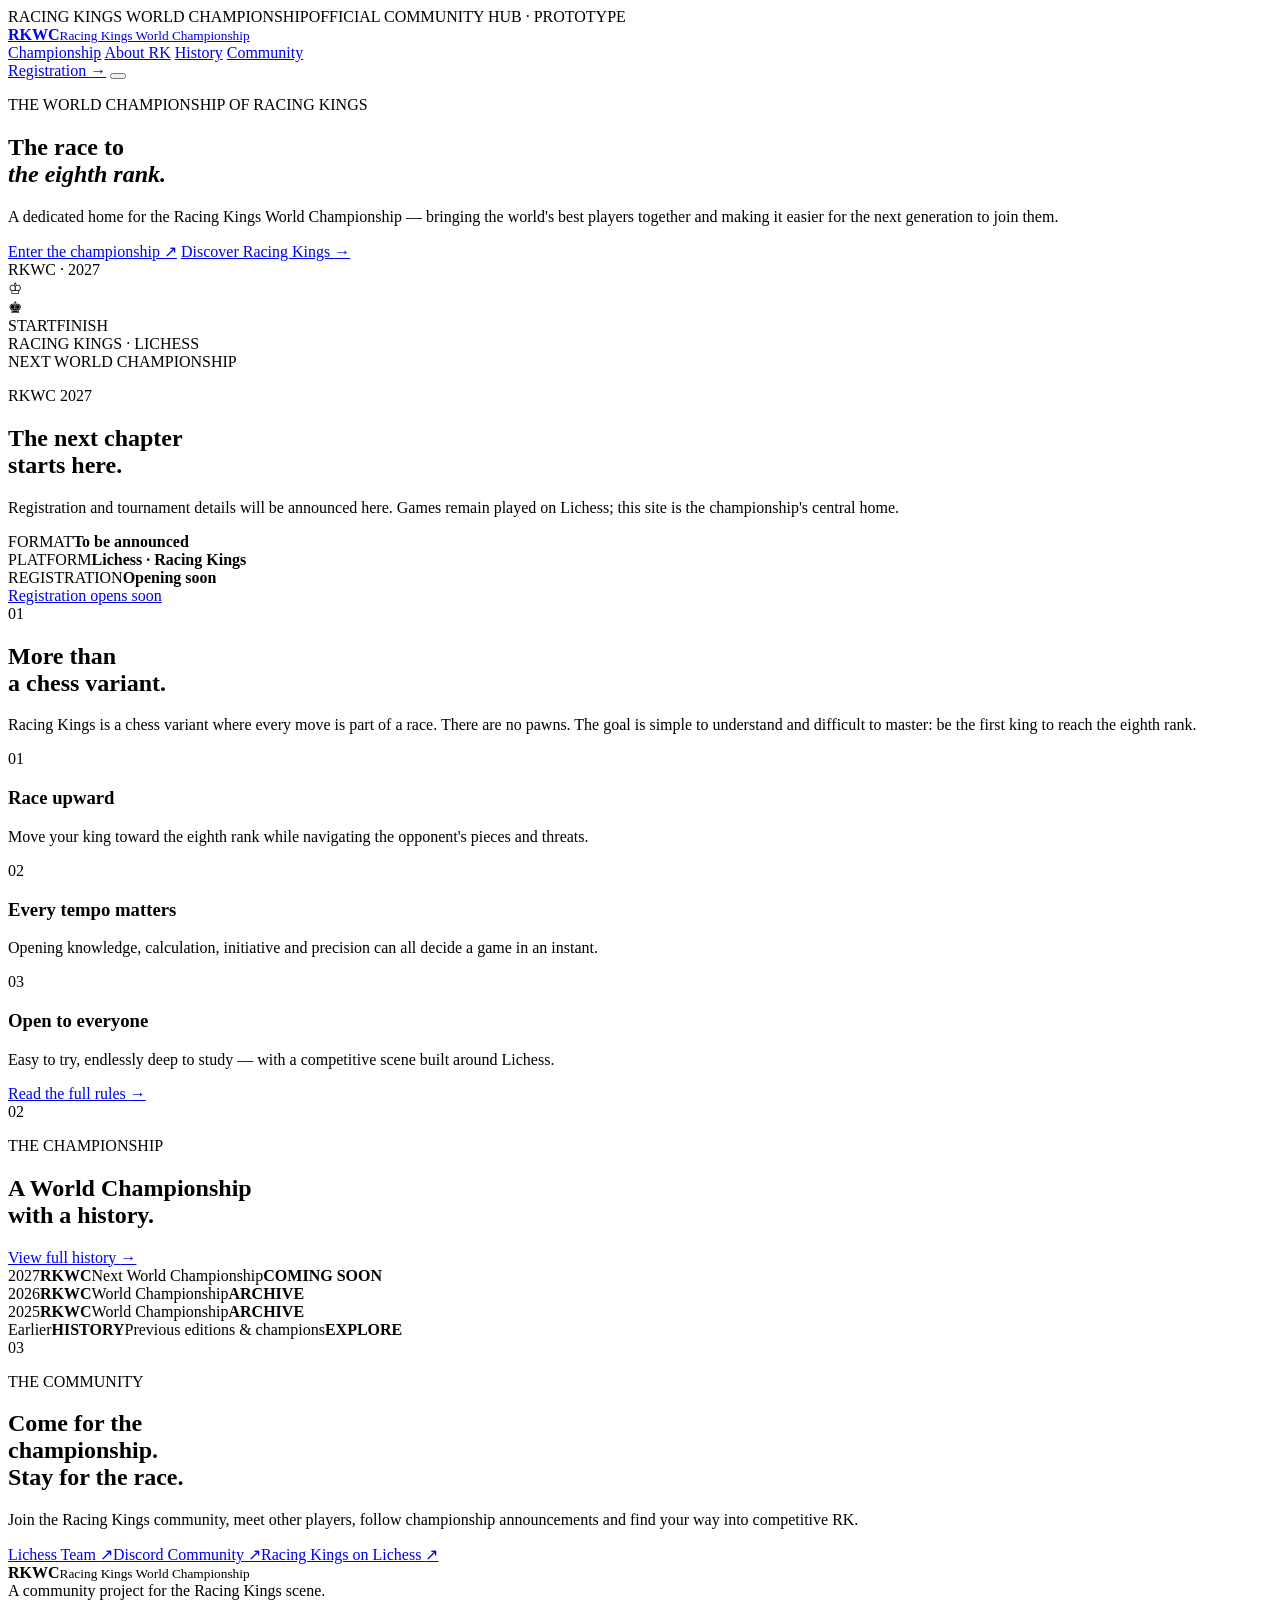
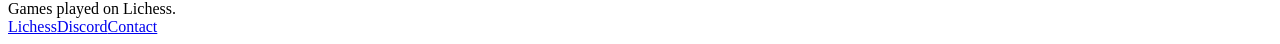
==== index.html @ 8e1e6adc "Create RKWC landing page" ====
<!DOCTYPE html>
<html lang="en">
<head>
  <meta charset="UTF-8">
  <meta name="viewport" content="width=device-width, initial-scale=1.0">
  <meta name="description" content="Racing Kings World Championship — official championship prototype and community hub.">
  <title>RKWC — Racing Kings World Championship</title>
  <link rel="preconnect" href="https://fonts.googleapis.com">
  <link rel="preconnect" href="https://fonts.gstatic.com" crossorigin>
  <link href="https://fonts.googleapis.com/css2?family=DM+Sans:wght@400;500;600;700&family=Manrope:wght@500;600;700;800&display=swap" rel="stylesheet">
  <link rel="stylesheet" href="assets/css/main.css">
</head>
<body>
  <div class="topline"><span>RACING KINGS WORLD CHAMPIONSHIP</span><span>OFFICIAL COMMUNITY HUB · PROTOTYPE</span></div>

  <header class="site-header">
    <a class="brand" href="index.html" aria-label="RKWC home">
      <span class="brand-mark" aria-hidden="true"><span></span><span></span><span></span></span>
      <span><strong>RKWC</strong><small>Racing Kings World Championship</small></span>
    </a>
    <nav class="main-nav" aria-label="Main navigation">
      <a class="active" href="#championship">Championship</a>
      <a href="#about">About RK</a>
      <a href="#history">History</a>
      <a href="#community">Community</a>
    </nav>
    <a class="header-cta" href="#registration">Registration <span>→</span></a>
    <button class="menu-toggle" aria-label="Open menu" aria-expanded="false"><span></span><span></span></button>
  </header>

  <main>
    <section class="hero" id="championship">
      <div class="hero-copy">
        <p class="eyebrow">THE WORLD CHAMPIONSHIP OF RACING KINGS</p>
        <h1>The race to<br><em>the eighth rank.</em></h1>
        <p class="hero-text">A dedicated home for the Racing Kings World Championship — bringing the world's best players together and making it easier for the next generation to join them.</p>
        <div class="hero-actions">
          <a class="button button-dark" href="#registration">Enter the championship <span>↗</span></a>
          <a class="text-link" href="#about">Discover Racing Kings <span>→</span></a>
        </div>
      </div>
      <div class="hero-visual" aria-label="Stylized Racing Kings board graphic">
        <div class="sun"></div>
        <div class="track-label">RKWC · 2027</div>
        <div class="board-wrap">
          <div class="board">
            <div class="finish"></div>
            <div class="lane lane-1"></div><div class="lane lane-2"></div><div class="lane lane-3"></div>
            <div class="piece king">♔</div>
            <div class="piece king dark-piece">♚</div>
          </div>
          <div class="board-caption"><span>START</span><span>FINISH</span></div>
        </div>
        <div class="vertical-note">RACING KINGS · LICHESS</div>
      </div>
    </section>

    <section class="next-event" id="registration">
      <div class="section-label">NEXT WORLD CHAMPIONSHIP</div>
      <div class="event-grid">
        <div>
          <p class="event-kicker">RKWC 2027</p>
          <h2>The next chapter<br>starts here.</h2>
          <p class="muted">Registration and tournament details will be announced here. Games remain played on Lichess; this site is the championship's central home.</p>
        </div>
        <div class="event-meta">
          <div><span>FORMAT</span><strong>To be announced</strong></div>
          <div><span>PLATFORM</span><strong>Lichess · Racing Kings</strong></div>
          <div><span>REGISTRATION</span><strong>Opening soon</strong></div>
          <a href="#" class="outline-button" aria-disabled="true">Registration opens soon</a>
        </div>
      </div>
    </section>

    <section class="about-grid" id="about">
      <div class="sticky-title"><span>01</span><h2>More than<br>a chess variant.</h2></div>
      <div class="about-copy">
        <p class="lead">Racing Kings is a chess variant where every move is part of a race. There are no pawns. The goal is simple to understand and difficult to master: be the first king to reach the eighth rank.</p>
        <div class="rule-cards">
          <article><span>01</span><h3>Race upward</h3><p>Move your king toward the eighth rank while navigating the opponent's pieces and threats.</p></article>
          <article><span>02</span><h3>Every tempo matters</h3><p>Opening knowledge, calculation, initiative and precision can all decide a game in an instant.</p></article>
          <article><span>03</span><h3>Open to everyone</h3><p>Easy to try, endlessly deep to study — with a competitive scene built around Lichess.</p></article>
        </div>
        <a class="text-link" href="#community">Read the full rules <span>→</span></a>
      </div>
    </section>

    <section class="championship-section" id="history">
      <div class="section-head"><div><span class="section-number">02</span><p class="eyebrow">THE CHAMPIONSHIP</p><h2>A World Championship<br>with a history.</h2></div><a class="text-link" href="#">View full history <span>→</span></a></div>
      <div class="timeline">
        <div class="timeline-row"><span class="year">2027</span><strong>RKWC</strong><span>Next World Championship</span><b>COMING SOON</b></div>
        <div class="timeline-row"><span class="year">2026</span><strong>RKWC</strong><span>World Championship</span><b>ARCHIVE</b></div>
        <div class="timeline-row"><span class="year">2025</span><strong>RKWC</strong><span>World Championship</span><b>ARCHIVE</b></div>
        <div class="timeline-row faded"><span class="year">Earlier</span><strong>HISTORY</strong><span>Previous editions & champions</span><b>EXPLORE</b></div>
      </div>
    </section>

    <section class="community" id="community">
      <div class="community-panel">
        <div><span class="section-number">03</span><p class="eyebrow">THE COMMUNITY</p><h2>Come for the<br>championship.<br>Stay for the race.</h2></div>
        <div class="community-right"><p>Join the Racing Kings community, meet other players, follow championship announcements and find your way into competitive RK.</p><div class="community-links"><a href="#">Lichess Team <span>↗</span></a><a href="#">Discord Community <span>↗</span></a><a href="#">Racing Kings on Lichess <span>↗</span></a></div></div>
      </div>
    </section>
  </main>

  <footer class="footer">
    <div class="footer-brand"><span class="brand-mark" aria-hidden="true"><span></span><span></span><span></span></span><div><strong>RKWC</strong><small>Racing Kings World Championship</small></div></div>
    <div class="footer-note">A community project for the Racing Kings scene.<br><span>Games played on Lichess.</span></div>
    <div class="footer-links"><a href="#">Lichess</a><a href="#">Discord</a><a href="#">Contact</a></div>
  </footer>

  <script src="assets/js/main.js"></script>
</body>
</html>
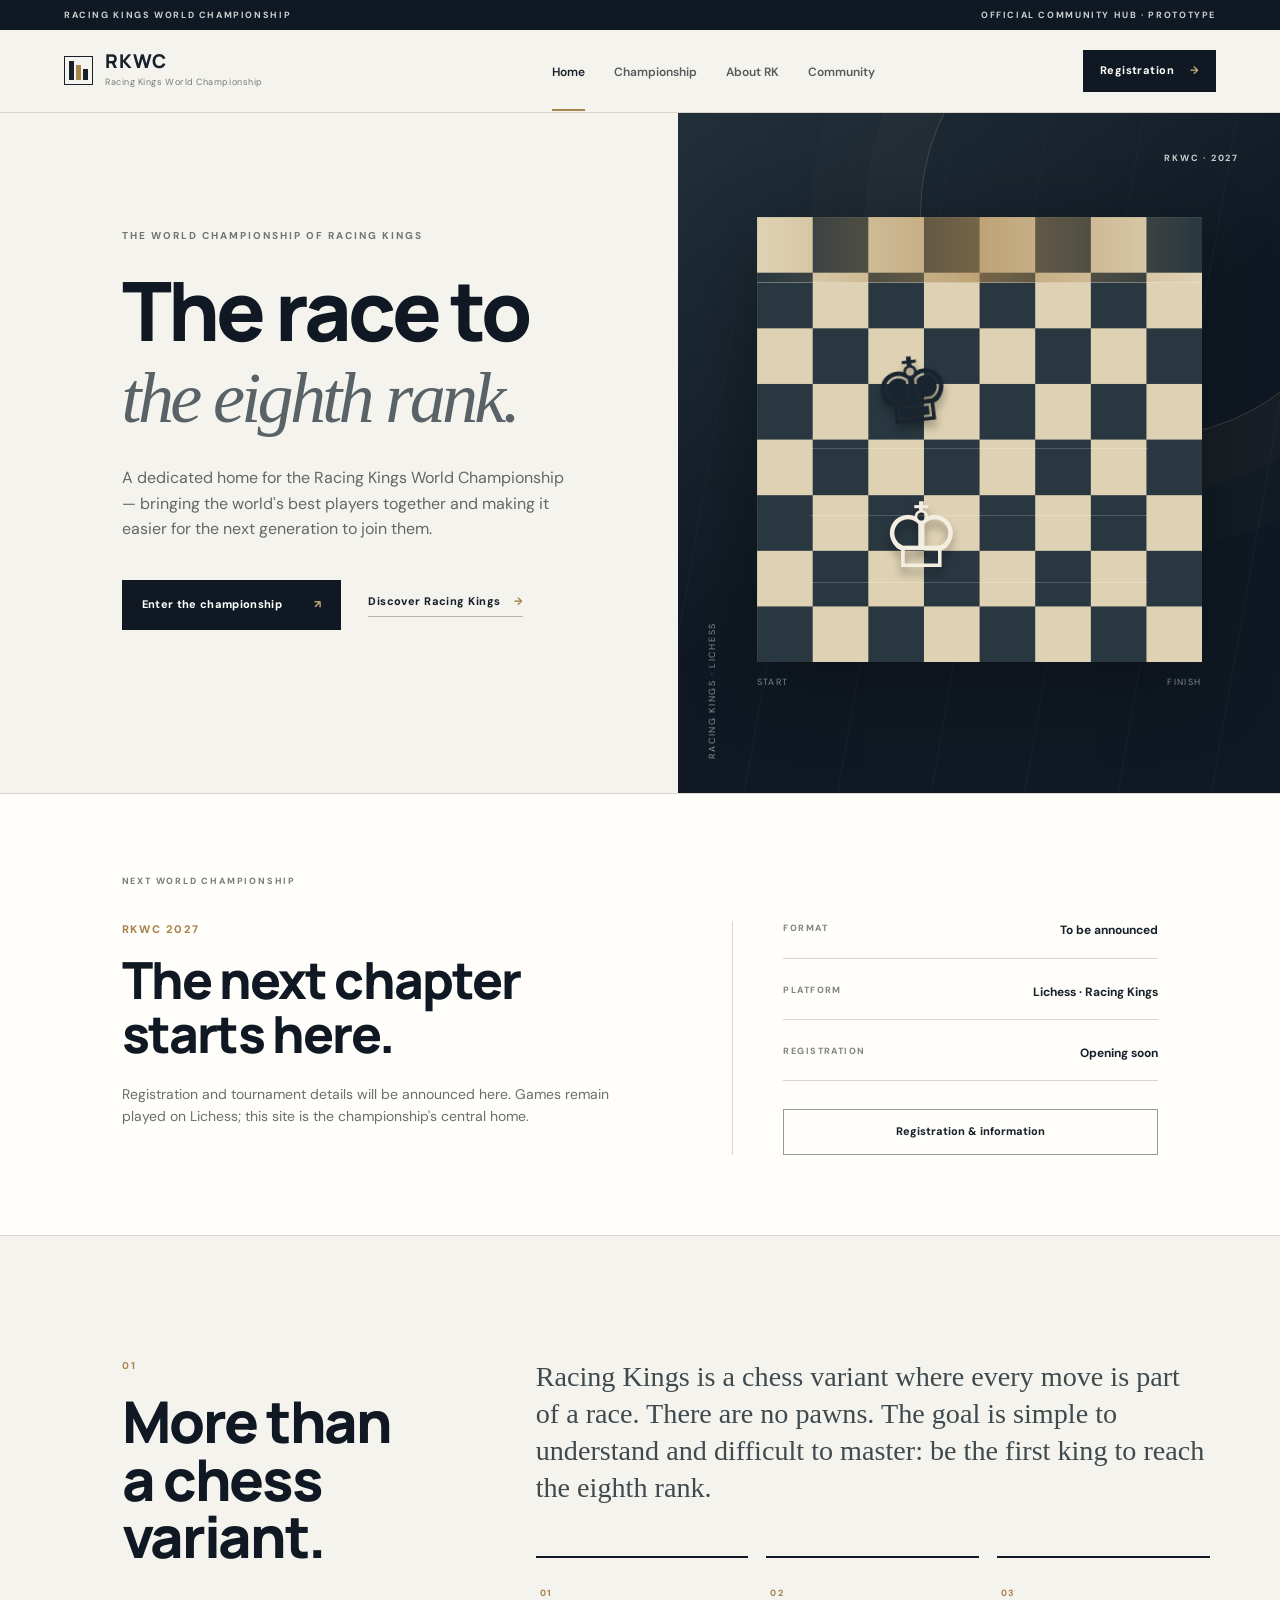
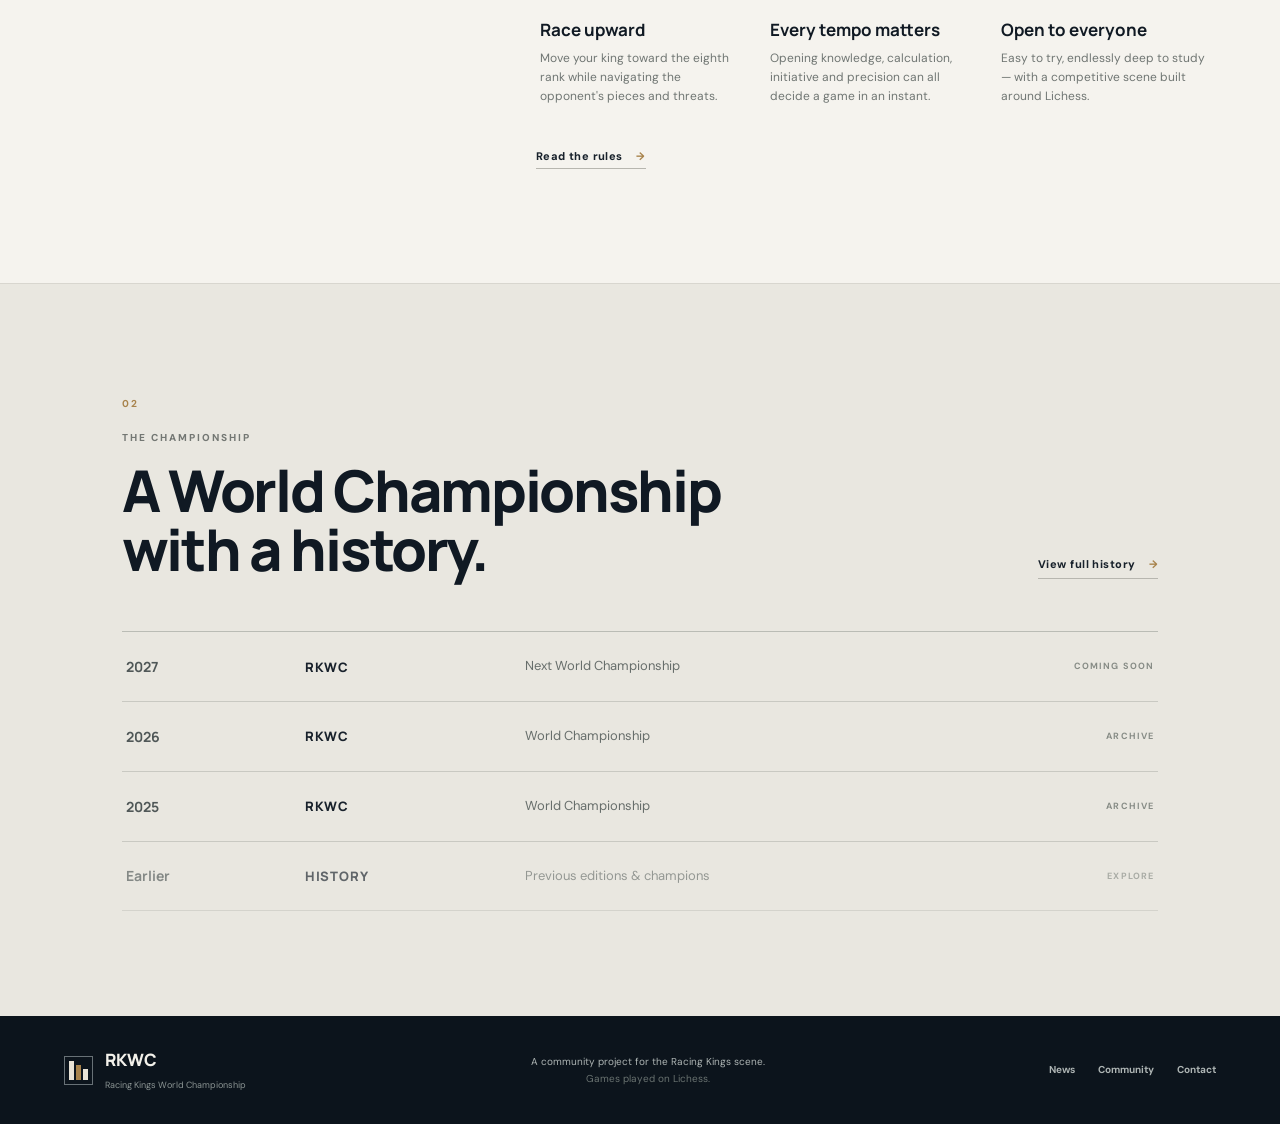
==== commit 848a8948: "Add secondary-page navigation and links" ====
--- a/index.html
+++ b/index.html
@@ -1,114 +1,9 @@
 <!DOCTYPE html>
-<html lang="en">
-<head>
-  <meta charset="UTF-8">
-  <meta name="viewport" content="width=device-width, initial-scale=1.0">
-  <meta name="description" content="Racing Kings World Championship — official championship prototype and community hub.">
-  <title>RKWC — Racing Kings World Championship</title>
-  <link rel="preconnect" href="https://fonts.googleapis.com">
-  <link rel="preconnect" href="https://fonts.gstatic.com" crossorigin>
-  <link href="https://fonts.googleapis.com/css2?family=DM+Sans:wght@400;500;600;700&family=Manrope:wght@500;600;700;800&display=swap" rel="stylesheet">
-  <link rel="stylesheet" href="assets/css/main.css">
-</head>
-<body>
-  <div class="topline"><span>RACING KINGS WORLD CHAMPIONSHIP</span><span>OFFICIAL COMMUNITY HUB · PROTOTYPE</span></div>
-
-  <header class="site-header">
-    <a class="brand" href="index.html" aria-label="RKWC home">
-      <span class="brand-mark" aria-hidden="true"><span></span><span></span><span></span></span>
-      <span><strong>RKWC</strong><small>Racing Kings World Championship</small></span>
-    </a>
-    <nav class="main-nav" aria-label="Main navigation">
-      <a class="active" href="#championship">Championship</a>
-      <a href="#about">About RK</a>
-      <a href="#history">History</a>
-      <a href="#community">Community</a>
-    </nav>
-    <a class="header-cta" href="#registration">Registration <span>→</span></a>
-    <button class="menu-toggle" aria-label="Open menu" aria-expanded="false"><span></span><span></span></button>
-  </header>
-
-  <main>
-    <section class="hero" id="championship">
-      <div class="hero-copy">
-        <p class="eyebrow">THE WORLD CHAMPIONSHIP OF RACING KINGS</p>
-        <h1>The race to<br><em>the eighth rank.</em></h1>
-        <p class="hero-text">A dedicated home for the Racing Kings World Championship — bringing the world's best players together and making it easier for the next generation to join them.</p>
-        <div class="hero-actions">
-          <a class="button button-dark" href="#registration">Enter the championship <span>↗</span></a>
-          <a class="text-link" href="#about">Discover Racing Kings <span>→</span></a>
-        </div>
-      </div>
-      <div class="hero-visual" aria-label="Stylized Racing Kings board graphic">
-        <div class="sun"></div>
-        <div class="track-label">RKWC · 2027</div>
-        <div class="board-wrap">
-          <div class="board">
-            <div class="finish"></div>
-            <div class="lane lane-1"></div><div class="lane lane-2"></div><div class="lane lane-3"></div>
-            <div class="piece king">♔</div>
-            <div class="piece king dark-piece">♚</div>
-          </div>
-          <div class="board-caption"><span>START</span><span>FINISH</span></div>
-        </div>
-        <div class="vertical-note">RACING KINGS · LICHESS</div>
-      </div>
-    </section>
-
-    <section class="next-event" id="registration">
-      <div class="section-label">NEXT WORLD CHAMPIONSHIP</div>
-      <div class="event-grid">
-        <div>
-          <p class="event-kicker">RKWC 2027</p>
-          <h2>The next chapter<br>starts here.</h2>
-          <p class="muted">Registration and tournament details will be announced here. Games remain played on Lichess; this site is the championship's central home.</p>
-        </div>
-        <div class="event-meta">
-          <div><span>FORMAT</span><strong>To be announced</strong></div>
-          <div><span>PLATFORM</span><strong>Lichess · Racing Kings</strong></div>
-          <div><span>REGISTRATION</span><strong>Opening soon</strong></div>
-          <a href="#" class="outline-button" aria-disabled="true">Registration opens soon</a>
-        </div>
-      </div>
-    </section>
-
-    <section class="about-grid" id="about">
-      <div class="sticky-title"><span>01</span><h2>More than<br>a chess variant.</h2></div>
-      <div class="about-copy">
-        <p class="lead">Racing Kings is a chess variant where every move is part of a race. There are no pawns. The goal is simple to understand and difficult to master: be the first king to reach the eighth rank.</p>
-        <div class="rule-cards">
-          <article><span>01</span><h3>Race upward</h3><p>Move your king toward the eighth rank while navigating the opponent's pieces and threats.</p></article>
-          <article><span>02</span><h3>Every tempo matters</h3><p>Opening knowledge, calculation, initiative and precision can all decide a game in an instant.</p></article>
-          <article><span>03</span><h3>Open to everyone</h3><p>Easy to try, endlessly deep to study — with a competitive scene built around Lichess.</p></article>
-        </div>
-        <a class="text-link" href="#community">Read the full rules <span>→</span></a>
-      </div>
-    </section>
-
-    <section class="championship-section" id="history">
-      <div class="section-head"><div><span class="section-number">02</span><p class="eyebrow">THE CHAMPIONSHIP</p><h2>A World Championship<br>with a history.</h2></div><a class="text-link" href="#">View full history <span>→</span></a></div>
-      <div class="timeline">
-        <div class="timeline-row"><span class="year">2027</span><strong>RKWC</strong><span>Next World Championship</span><b>COMING SOON</b></div>
-        <div class="timeline-row"><span class="year">2026</span><strong>RKWC</strong><span>World Championship</span><b>ARCHIVE</b></div>
-        <div class="timeline-row"><span class="year">2025</span><strong>RKWC</strong><span>World Championship</span><b>ARCHIVE</b></div>
-        <div class="timeline-row faded"><span class="year">Earlier</span><strong>HISTORY</strong><span>Previous editions & champions</span><b>EXPLORE</b></div>
-      </div>
-    </section>
-
-    <section class="community" id="community">
-      <div class="community-panel">
-        <div><span class="section-number">03</span><p class="eyebrow">THE COMMUNITY</p><h2>Come for the<br>championship.<br>Stay for the race.</h2></div>
-        <div class="community-right"><p>Join the Racing Kings community, meet other players, follow championship announcements and find your way into competitive RK.</p><div class="community-links"><a href="#">Lichess Team <span>↗</span></a><a href="#">Discord Community <span>↗</span></a><a href="#">Racing Kings on Lichess <span>↗</span></a></div></div>
-      </div>
-    </section>
-  </main>
-
-  <footer class="footer">
-    <div class="footer-brand"><span class="brand-mark" aria-hidden="true"><span></span><span></span><span></span></span><div><strong>RKWC</strong><small>Racing Kings World Championship</small></div></div>
-    <div class="footer-note">A community project for the Racing Kings scene.<br><span>Games played on Lichess.</span></div>
-    <div class="footer-links"><a href="#">Lichess</a><a href="#">Discord</a><a href="#">Contact</a></div>
-  </footer>
-
-  <script src="assets/js/main.js"></script>
-</body>
-</html>
+<html lang="en"><head><meta charset="UTF-8"><meta name="viewport" content="width=device-width, initial-scale=1.0"><meta name="description" content="Racing Kings World Championship — official championship prototype and community hub."><title>RKWC — Racing Kings World Championship</title><link rel="preconnect" href="https://fonts.googleapis.com"><link rel="preconnect" href="https://fonts.gstatic.com" crossorigin><link href="https://fonts.googleapis.com/css2?family=DM+Sans:wght@400;500;600;700&family=Manrope:wght@500;600;700;800&display=swap" rel="stylesheet"><link rel="stylesheet" href="assets/css/main.css"></head>
+<body><div class="topline"><span>RACING KINGS WORLD CHAMPIONSHIP</span><span>OFFICIAL COMMUNITY HUB · PROTOTYPE</span></div>
+<header class="site-header"><a class="brand" href="index.html" aria-label="RKWC home"><span class="brand-mark" aria-hidden="true"><span></span><span></span><span></span></span><span><strong>RKWC</strong><small>Racing Kings World Championship</small></span></a><nav class="main-nav" aria-label="Main navigation"><a class="active" href="index.html">Home</a><a href="#championship">Championship</a><a href="#about">About RK</a><a href="community.html">Community</a></nav><a class="header-cta" href="registration.html">Registration <span>→</span></a><button class="menu-toggle" aria-label="Open menu" aria-expanded="false"><span></span><span></span><span></span></button></header>
+<main><section class="hero" id="championship"><div class="hero-copy"><p class="eyebrow">THE WORLD CHAMPIONSHIP OF RACING KINGS</p><h1>The race to<br><em>the eighth rank.</em></h1><p class="hero-text">A dedicated home for the Racing Kings World Championship — bringing the world's best players together and making it easier for the next generation to join them.</p><div class="hero-actions"><a class="button button-dark" href="registration.html">Enter the championship <span>↗</span></a><a class="text-link" href="#about">Discover Racing Kings <span>→</span></a></div></div><div class="hero-visual" aria-label="Stylized Racing Kings board graphic"><div class="sun"></div><div class="track-label">RKWC · 2027</div><div class="board-wrap"><div class="board"><div class="finish"></div><div class="lane lane-1"></div><div class="lane lane-2"></div><div class="lane lane-3"></div><div class="piece king">♔</div><div class="piece king dark-piece">♚</div></div><div class="board-caption"><span>START</span><span>FINISH</span></div></div><div class="vertical-note">RACING KINGS · LICHESS</div></div></section>
+<section class="next-event" id="registration"><div class="section-label">NEXT WORLD CHAMPIONSHIP</div><div class="event-grid"><div><p class="event-kicker">RKWC 2027</p><h2>The next chapter<br>starts here.</h2><p class="muted">Registration and tournament details will be announced here. Games remain played on Lichess; this site is the championship's central home.</p></div><div class="event-meta"><div><span>FORMAT</span><strong>To be announced</strong></div><div><span>PLATFORM</span><strong>Lichess · Racing Kings</strong></div><div><span>REGISTRATION</span><strong>Opening soon</strong></div><a href="registration.html" class="outline-button">Registration & information</a></div></div></section>
+<section class="about-grid" id="about"><div class="sticky-title"><span>01</span><h2>More than<br>a chess variant.</h2></div><div class="about-copy"><p class="lead">Racing Kings is a chess variant where every move is part of a race. There are no pawns. The goal is simple to understand and difficult to master: be the first king to reach the eighth rank.</p><div class="rule-cards"><article><span>01</span><h3>Race upward</h3><p>Move your king toward the eighth rank while navigating the opponent's pieces and threats.</p></article><article><span>02</span><h3>Every tempo matters</h3><p>Opening knowledge, calculation, initiative and precision can all decide a game in an instant.</p></article><article><span>03</span><h3>Open to everyone</h3><p>Easy to try, endlessly deep to study — with a competitive scene built around Lichess.</p></article></div><a class="text-link" href="rules.html">Read the rules <span>→</span></a></div></section>
+<section class="championship-section"><div class="section-head"><div><span class="section-number">02</span><p class="eyebrow">THE CHAMPIONSHIP</p><h2>A World Championship<br>with a history.</h2></div><a class="text-link" href="history.html">View full history <span>→</span></a></div><div class="timeline"><div class="timeline-row"><span class="year">2027</span><strong>RKWC</strong><span>Next World Championship</span><b>COMING SOON</b></div><div class="timeline-row"><span class="year">2026</span><strong>RKWC</strong><span>World Championship</span><b>ARCHIVE</b></div><div class="timeline-row"><span class="year">2025</span><strong>RKWC</strong><span>World Championship</span><b>ARCHIVE</b></div><div class="timeline-row faded"><span class="year">Earlier</span><strong>HISTORY</strong><span>Previous editions & champions</span><b>EXPLORE</b></div></div></section></main>
+<footer class="footer"><div class="footer-brand"><span class="brand-mark" aria-hidden="true"><span></span><span></span><span></span></span><div><strong>RKWC</strong><small>Racing Kings World Championship</small></div></div><div class="footer-note">A community project for the Racing Kings scene.<br><span>Games played on Lichess.</span></div><div class="footer-links"><a href="news.html">News</a><a href="community.html">Community</a><a href="contact.html">Contact</a></div></footer><script src="assets/js/main.js"></script></body></html>
--- a/assets/css/main.css
+++ b/assets/css/main.css
@@ -0,0 +1 @@
+:root{--navy:#101923;--navy-2:#17232f;--ink:#18212b;--paper:#f5f3ee;--white:#fffefa;--line:#d8d6cf;--muted:#737973;--gold:#a8834c;--gold-soft:#c7aa77;--serif:Georgia,'Times New Roman',serif;--sans:'DM Sans',Arial,sans-serif;--display:'Manrope',Arial,sans-serif}*{box-sizing:border-box}html{scroll-behavior:smooth}body{margin:0;color:var(--ink);background:var(--paper);font-family:var(--sans);line-height:1.6}a{color:inherit;text-decoration:none}button{font:inherit}.topline{height:30px;background:var(--navy);color:#cbd0d1;display:flex;justify-content:space-between;align-items:center;padding:0 5vw;font-size:9px;letter-spacing:.18em;font-weight:700}.site-header{height:83px;background:rgba(245,243,238,.96);border-bottom:1px solid var(--line);display:flex;align-items:center;padding:0 5vw;position:sticky;top:0;z-index:20;backdrop-filter:blur(12px)}.brand{display:flex;align-items:center;gap:12px;min-width:280px}.brand strong{display:block;font:800 19px/1 var(--display);letter-spacing:.04em}.brand small{display:block;color:#777b78;font-size:9px;letter-spacing:.06em;margin-top:4px}.brand-mark{width:29px;height:29px;border:1px solid var(--ink);display:grid;grid-template-columns:repeat(3,1fr);padding:4px;gap:2px}.brand-mark span{background:var(--ink);display:block}.brand-mark span:nth-child(2){margin-top:4px;background:var(--gold)}.brand-mark span:nth-child(3){margin-top:8px}.main-nav{display:flex;gap:29px;margin:auto;font-size:12px;font-weight:600}.main-nav a{padding:31px 0 27px;position:relative;color:#545b5c}.main-nav a.active,.main-nav a:hover{color:var(--ink)}.main-nav a.active:after{content:'';position:absolute;bottom:-1px;left:0;right:0;height:2px;background:var(--gold)}.header-cta{background:var(--navy);color:var(--white);padding:12px 17px;font-size:11px;font-weight:700;letter-spacing:.04em}.header-cta span{color:var(--gold-soft);margin-left:12px}.menu-toggle{display:none;margin-left:auto;background:transparent;border:0}.hero{min-height:680px;display:grid;grid-template-columns:53% 47%;overflow:hidden;background:var(--paper)}.hero-copy{padding:115px 8vw 100px 9.5vw;position:relative;z-index:2}.eyebrow{font-size:10px;letter-spacing:.2em;font-weight:800;color:#737773;margin:0 0 26px}.hero h1{font:800 clamp(54px,6.4vw,92px)/.99 var(--display);letter-spacing:-.045em;margin:0;color:var(--navy)}.hero h1 em{font:italic .88em/1 var(--serif);color:#596267;font-weight:400}.hero-text{max-width:570px;margin:31px 0 38px;font-size:16px;color:#616867}.hero-actions{display:flex;align-items:center;gap:27px}.button{display:inline-flex;align-items:center;justify-content:space-between;gap:32px;padding:16px 20px;font-size:11px;font-weight:800;letter-spacing:.03em}.button-dark{background:var(--navy);color:var(--white)}.button-dark span{color:var(--gold-soft)}.text-link{font-size:11px;font-weight:800;letter-spacing:.04em;border-bottom:1px solid #b7b6af;padding-bottom:5px}.text-link span{margin-left:10px;color:var(--gold)}.hero-visual{background:var(--navy);position:relative;min-height:680px;display:flex;align-items:center;justify-content:center;overflow:hidden}.hero-visual:before{content:'';position:absolute;inset:0;background:linear-gradient(145deg,#22303a,transparent 50%),repeating-linear-gradient(100deg,transparent 0 90px,rgba(255,255,255,.025) 91px 92px)}.sun{width:450px;height:450px;border-radius:50%;border:1px solid rgba(199,170,119,.25);position:absolute;top:-125px;right:-90px;box-shadow:0 0 0 55px rgba(199,170,119,.025),0 0 0 110px rgba(199,170,119,.015)}.track-label{position:absolute;top:38px;right:41px;color:#c8cbc9;font-size:9px;letter-spacing:.2em;font-weight:800}.vertical-note{position:absolute;left:27px;bottom:34px;writing-mode:vertical-rl;transform:rotate(180deg);font-size:9px;letter-spacing:.19em;color:#89918f}.board-wrap{width:min(74%,460px);position:relative;z-index:2}.board{aspect-ratio:1;background:#d4c4a2;display:grid;grid-template:repeat(8,1fr);position:relative;box-shadow:0 24px 70px rgba(0,0,0,.3)}.board:before{content:'';position:absolute;inset:0;background:repeating-conic-gradient(#22313c 0 25%,#dfd3b5 0 50%) 50%/25% 25%;opacity:.96}.finish{position:absolute;left:0;right:0;top:0;height:15%;background:linear-gradient(90deg,transparent,rgba(168,131,76,.6),transparent);z-index:1;border-bottom:1px solid rgba(255,255,255,.3)}.lane{position:absolute;left:12%;right:12%;height:1px;background:rgba(255,255,255,.18);z-index:1}.lane-1{top:52%}.lane-2{top:67%}.lane-3{top:82%}.piece{position:absolute;z-index:3;font-size:90px;line-height:1;filter:drop-shadow(0 7px 4px rgba(0,0,0,.35));font-family:Georgia,serif}.king{left:28%;bottom:18%;color:#f4eee1}.dark-piece{right:19%;top:27%;color:#18242e;transform:rotate(-7deg)}.board-caption{display:flex;justify-content:space-between;margin-top:13px;color:#8e9794;font-size:9px;letter-spacing:.16em}.next-event{padding:80px 9.5vw;background:var(--white);border-top:1px solid var(--line);border-bottom:1px solid var(--line)}.section-label{font-size:9px;letter-spacing:.2em;font-weight:800;color:#7a7e7a;margin-bottom:33px}.event-grid{display:grid;grid-template-columns:1.1fr .9fr;gap:90px}.event-kicker{color:var(--gold);font-size:11px;font-weight:800;letter-spacing:.16em;margin:0 0 13px}.next-event h2{font:800 clamp(35px,4vw,55px)/1.06 var(--display);letter-spacing:-.035em;margin:0 0 22px;color:var(--navy)}.muted{color:#686f6d;max-width:580px;margin:0;font-size:14px}.event-meta{border-left:1px solid var(--line);padding-left:50px;display:grid;align-content:center;gap:24px}.event-meta div{display:flex;justify-content:space-between;gap:30px;padding-bottom:17px;border-bottom:1px solid var(--line)}.event-meta span{font-size:9px;letter-spacing:.16em;color:#818581;font-weight:800}.event-meta strong{font-size:12px;text-align:right}.outline-button{margin-top:4px;border:1px solid #969992;padding:13px 17px;font-size:11px;font-weight:800;text-align:center}.about-grid{padding:115px 9.5vw;display:grid;grid-template-columns:35% 65%;gap:4vw}.sticky-title{position:relative}.sticky-title span,.section-number{font:700 10px/1 var(--sans);letter-spacing:.2em;color:var(--gold)}.sticky-title h2{font:800 clamp(40px,4.5vw,67px)/1 var(--display);letter-spacing:-.04em;color:var(--navy);margin:17px 0}.about-copy{padding-top:7px}.lead{font:400 clamp(22px,2.2vw,30px)/1.32 var(--serif);color:#3f4a4e;max-width:780px;margin:0 0 50px}.rule-cards{display:grid;grid-template-columns:repeat(3,1fr);gap:18px;margin-bottom:36px}.rule-cards article{border-top:2px solid var(--navy);padding:20px 4px 0}.rule-cards span{font-size:9px;color:var(--gold);letter-spacing:.15em;font-weight:800}.rule-cards h3{font:700 17px var(--display);margin:14px 0 8px;color:var(--navy)}.rule-cards p{font-size:12px;color:#707673;margin:0}.championship-section{padding:105px 9.5vw;background:#e9e7e0;border-top:1px solid var(--line)}.section-head{display:flex;justify-content:space-between;align-items:flex-end;margin-bottom:52px}.section-head .eyebrow{margin:15px 0 15px}.section-head h2{font:800 clamp(38px,4.5vw,65px)/1.03 var(--display);letter-spacing:-.04em;color:var(--navy);margin:0}.timeline{border-top:1px solid #babcb5}.timeline-row{display:grid;grid-template-columns:15% 19% 1fr auto;gap:25px;align-items:center;padding:24px 4px;border-bottom:1px solid #c9c9c2}.timeline-row .year{font:700 14px var(--display);color:#4f5757}.timeline-row strong{font:800 13px var(--display);letter-spacing:.06em}.timeline-row>span:nth-child(3){font-size:13px;color:#676e6b}.timeline-row b{font-size:9px;letter-spacing:.13em;color:#878c86}.timeline-row.faded{opacity:.65}.community{padding:90px 9.5vw;background:var(--navy);color:var(--white)}.community-panel{display:grid;grid-template-columns:1fr 1fr;gap:9vw;align-items:end}.community .eyebrow{color:#9da6a6;margin:15px 0}.community h2{font:800 clamp(45px,5.3vw,76px)/.98 var(--display);letter-spacing:-.045em;margin:0}.community-right{border-top:1px solid #35424c;padding-top:27px}.community-right>p{font:400 19px/1.5 var(--serif);color:#d6dad8;max-width:530px;margin:0 0 35px}.community-links{display:grid}.community-links a{border-top:1px solid #34414a;padding:15px 0;font-size:12px;font-weight:700;display:flex;justify-content:space-between}.community-links a:last-child{border-bottom:1px solid #34414a}.community-links span{color:var(--gold-soft)}.footer{padding:32px 5vw;display:flex;align-items:center;justify-content:space-between;gap:30px;background:#0c141c;color:#aeb5b4}.footer-brand{display:flex;align-items:center;gap:12px;color:#f3f1ea}.footer-brand .brand-mark{border-color:#687176}.footer-brand .brand-mark span{background:#e9e3d6}.footer-brand .brand-mark span:nth-child(2){background:var(--gold)}.footer-brand small{display:block;font-size:9px;color:#8b9493;margin-top:4px}.footer-brand strong{font:800 17px var(--display)}.footer-note{font-size:10px;line-height:1.7;text-align:center}.footer-note span{color:#697270}.footer-links{display:flex;gap:23px;font-size:10px;font-weight:700}.footer-links a:hover{color:var(--gold-soft)}@media(max-width:900px){.main-nav,.header-cta{display:none}.menu-toggle{display:flex;flex-direction:column;gap:6px}.menu-toggle span{display:block;width:24px;height:1px;background:var(--navy)}.brand{min-width:0}.hero{grid-template-columns:1fr}.hero-copy{padding:82px 7vw 68px}.hero-visual{min-height:510px}.event-grid,.community-panel,.about-grid{grid-template-columns:1fr;gap:50px}.event-meta{border-left:0;border-top:1px solid var(--line);padding:30px 0 0}.about-grid{padding:80px 7vw}.next-event,.championship-section,.community{padding-left:7vw;padding-right:7vw}.rule-cards{grid-template-columns:1fr;gap:25px}.section-head{align-items:flex-start;flex-direction:column;gap:24px}.timeline-row{grid-template-columns:18% 20% 1fr}.timeline-row b{display:none}.footer{flex-direction:column;align-items:flex-start}.footer-note{text-align:left}.footer-links{flex-wrap:wrap}.topline{padding:0 4vw}.topline span:last-child{display:none}}@media(max-width:560px){.topline{height:26px}.site-header{height:72px;padding:0 6vw}.brand small{display:none}.hero h1{font-size:52px}.hero-text{font-size:14px}.hero-visual{min-height:430px}.board-wrap{width:77%}.piece{font-size:62px}.next-event{padding-top:64px;padding-bottom:64px}.event-meta div{flex-direction:column;gap:4px}.event-meta strong{text-align:left}.section-head h2{font-size:40px}.timeline-row{grid-template-columns:20% 25% 1fr;gap:10px}.timeline-row>span:nth-child(3){font-size:11px}.footer{padding:28px 6vw}}
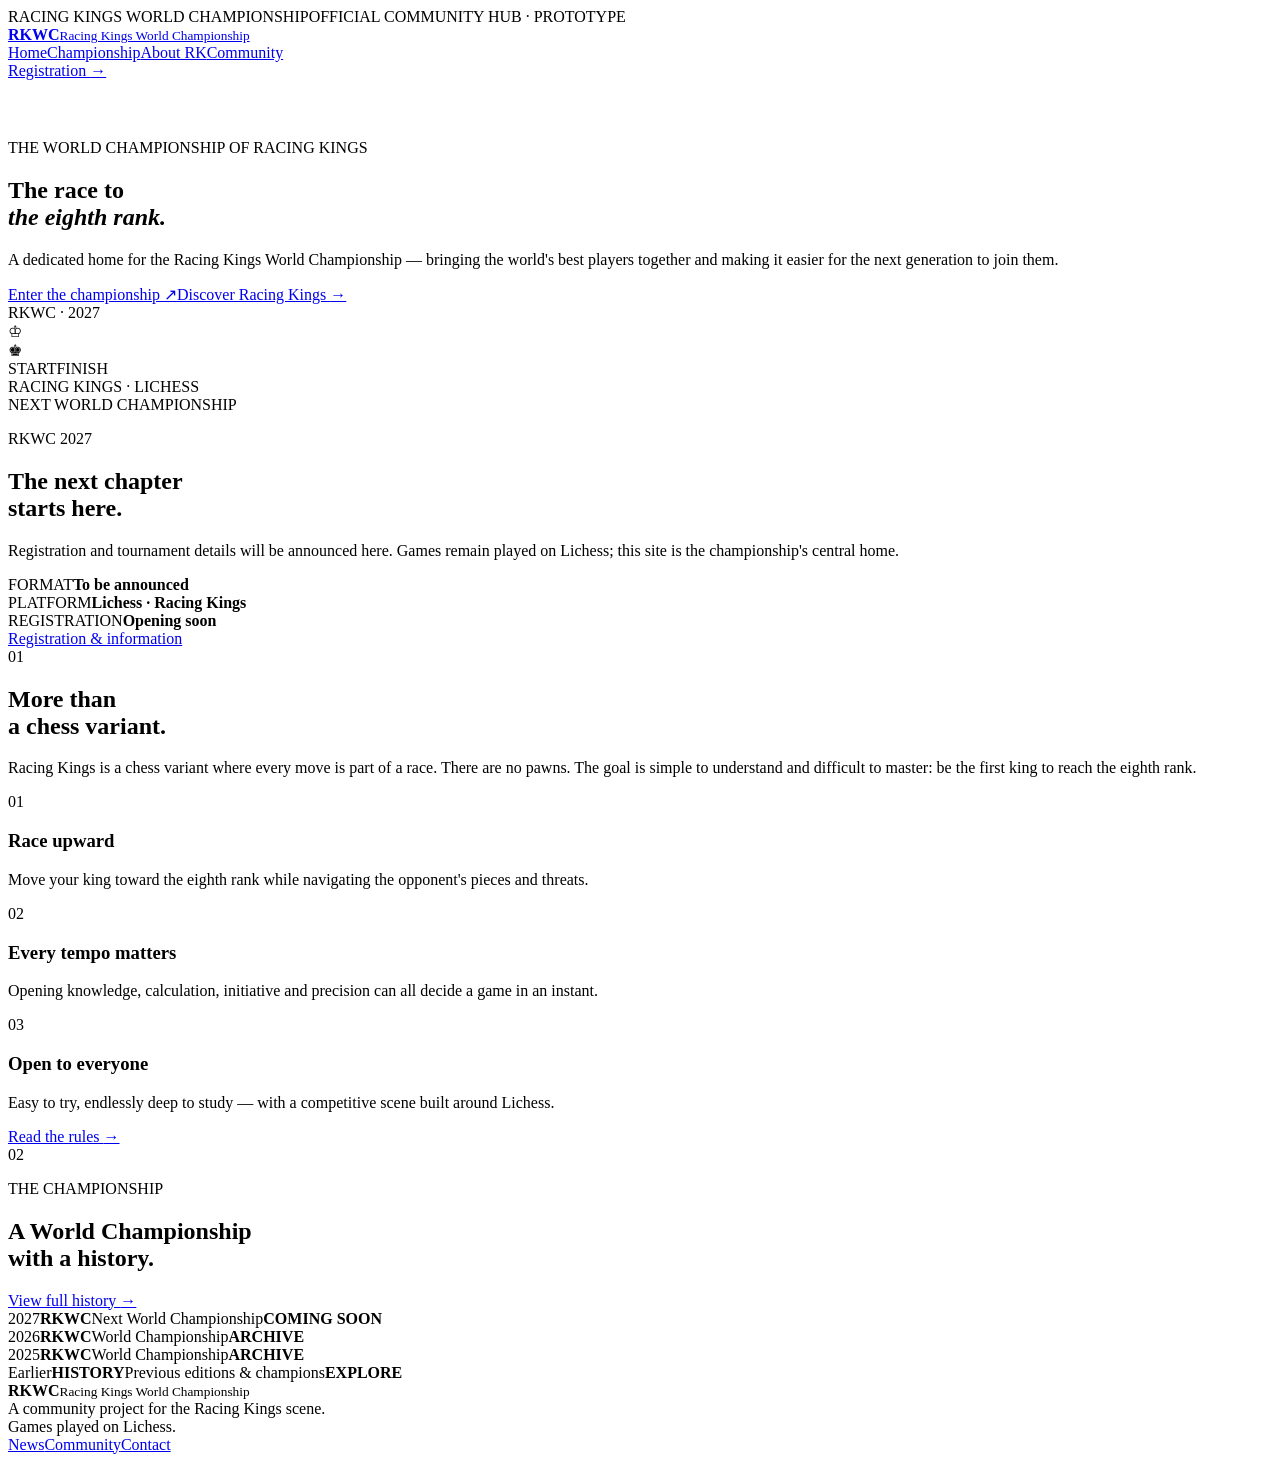
==== commit 207b4c48: "Add full hamburger menu to homepage" ====
--- a/index.html
+++ b/index.html
@@ -1,9 +1 @@
-<!DOCTYPE html>
-<html lang="en"><head><meta charset="UTF-8"><meta name="viewport" content="width=device-width, initial-scale=1.0"><meta name="description" content="Racing Kings World Championship — official championship prototype and community hub."><title>RKWC — Racing Kings World Championship</title><link rel="preconnect" href="https://fonts.googleapis.com"><link rel="preconnect" href="https://fonts.gstatic.com" crossorigin><link href="https://fonts.googleapis.com/css2?family=DM+Sans:wght@400;500;600;700&family=Manrope:wght@500;600;700;800&display=swap" rel="stylesheet"><link rel="stylesheet" href="assets/css/main.css"></head>
-<body><div class="topline"><span>RACING KINGS WORLD CHAMPIONSHIP</span><span>OFFICIAL COMMUNITY HUB · PROTOTYPE</span></div>
-<header class="site-header"><a class="brand" href="index.html" aria-label="RKWC home"><span class="brand-mark" aria-hidden="true"><span></span><span></span><span></span></span><span><strong>RKWC</strong><small>Racing Kings World Championship</small></span></a><nav class="main-nav" aria-label="Main navigation"><a class="active" href="index.html">Home</a><a href="#championship">Championship</a><a href="#about">About RK</a><a href="community.html">Community</a></nav><a class="header-cta" href="registration.html">Registration <span>→</span></a><button class="menu-toggle" aria-label="Open menu" aria-expanded="false"><span></span><span></span><span></span></button></header>
-<main><section class="hero" id="championship"><div class="hero-copy"><p class="eyebrow">THE WORLD CHAMPIONSHIP OF RACING KINGS</p><h1>The race to<br><em>the eighth rank.</em></h1><p class="hero-text">A dedicated home for the Racing Kings World Championship — bringing the world's best players together and making it easier for the next generation to join them.</p><div class="hero-actions"><a class="button button-dark" href="registration.html">Enter the championship <span>↗</span></a><a class="text-link" href="#about">Discover Racing Kings <span>→</span></a></div></div><div class="hero-visual" aria-label="Stylized Racing Kings board graphic"><div class="sun"></div><div class="track-label">RKWC · 2027</div><div class="board-wrap"><div class="board"><div class="finish"></div><div class="lane lane-1"></div><div class="lane lane-2"></div><div class="lane lane-3"></div><div class="piece king">♔</div><div class="piece king dark-piece">♚</div></div><div class="board-caption"><span>START</span><span>FINISH</span></div></div><div class="vertical-note">RACING KINGS · LICHESS</div></div></section>
-<section class="next-event" id="registration"><div class="section-label">NEXT WORLD CHAMPIONSHIP</div><div class="event-grid"><div><p class="event-kicker">RKWC 2027</p><h2>The next chapter<br>starts here.</h2><p class="muted">Registration and tournament details will be announced here. Games remain played on Lichess; this site is the championship's central home.</p></div><div class="event-meta"><div><span>FORMAT</span><strong>To be announced</strong></div><div><span>PLATFORM</span><strong>Lichess · Racing Kings</strong></div><div><span>REGISTRATION</span><strong>Opening soon</strong></div><a href="registration.html" class="outline-button">Registration & information</a></div></div></section>
-<section class="about-grid" id="about"><div class="sticky-title"><span>01</span><h2>More than<br>a chess variant.</h2></div><div class="about-copy"><p class="lead">Racing Kings is a chess variant where every move is part of a race. There are no pawns. The goal is simple to understand and difficult to master: be the first king to reach the eighth rank.</p><div class="rule-cards"><article><span>01</span><h3>Race upward</h3><p>Move your king toward the eighth rank while navigating the opponent's pieces and threats.</p></article><article><span>02</span><h3>Every tempo matters</h3><p>Opening knowledge, calculation, initiative and precision can all decide a game in an instant.</p></article><article><span>03</span><h3>Open to everyone</h3><p>Easy to try, endlessly deep to study — with a competitive scene built around Lichess.</p></article></div><a class="text-link" href="rules.html">Read the rules <span>→</span></a></div></section>
-<section class="championship-section"><div class="section-head"><div><span class="section-number">02</span><p class="eyebrow">THE CHAMPIONSHIP</p><h2>A World Championship<br>with a history.</h2></div><a class="text-link" href="history.html">View full history <span>→</span></a></div><div class="timeline"><div class="timeline-row"><span class="year">2027</span><strong>RKWC</strong><span>Next World Championship</span><b>COMING SOON</b></div><div class="timeline-row"><span class="year">2026</span><strong>RKWC</strong><span>World Championship</span><b>ARCHIVE</b></div><div class="timeline-row"><span class="year">2025</span><strong>RKWC</strong><span>World Championship</span><b>ARCHIVE</b></div><div class="timeline-row faded"><span class="year">Earlier</span><strong>HISTORY</strong><span>Previous editions & champions</span><b>EXPLORE</b></div></div></section></main>
-<footer class="footer"><div class="footer-brand"><span class="brand-mark" aria-hidden="true"><span></span><span></span><span></span></span><div><strong>RKWC</strong><small>Racing Kings World Championship</small></div></div><div class="footer-note">A community project for the Racing Kings scene.<br><span>Games played on Lichess.</span></div><div class="footer-links"><a href="news.html">News</a><a href="community.html">Community</a><a href="contact.html">Contact</a></div></footer><script src="assets/js/main.js"></script></body></html>
+<!DOCTYPE html><html lang="en"><head><meta charset="UTF-8"><meta name="viewport" content="width=device-width, initial-scale=1.0"><meta name="description" content="Racing Kings World Championship — official championship prototype and community hub."><title>RKWC — Racing Kings World Championship</title><link rel="preconnect" href="https://fonts.googleapis.com"><link rel="preconnect" href="https://fonts.gstatic.com" crossorigin><link href="https://fonts.googleapis.com/css2?family=DM+Sans:wght@400;500;600;700&family=Manrope:wght@500;600;700;800&display=swap" rel="stylesheet"><link rel="stylesheet" href="assets/css/main.css"></head><body><div class="topline"><span>RACING KINGS WORLD CHAMPIONSHIP</span><span>OFFICIAL COMMUNITY HUB · PROTOTYPE</span></div><header class="site-header"><a class="brand" href="index.html" aria-label="RKWC home"><span class="brand-mark" aria-hidden="true"><span></span><span></span><span></span></span><span><strong>RKWC</strong><small>Racing Kings World Championship</small></span></a><nav class="main-nav" aria-label="Main navigation"><a class="active" href="index.html">Home</a><a href="#championship">Championship</a><a href="#about">About RK</a><a href="community.html">Community</a></nav><a class="header-cta" href="registration.html">Registration <span>→</span></a><button class="menu-toggle" aria-label="Open menu" aria-expanded="false"><span></span><span></span><span></span></button><div class="menu-panel"><div class="menu-panel-head"><small>RKWC · MORE</small></div><a href="registration.html">Registration <span>→</span></a><a href="tournament.html">Tournament & brackets <span>→</span></a><a href="players.html">Players <span>→</span></a><a href="results.html">Results & games <span>→</span></a><a href="history.html">History & champions <span>→</span></a><a href="rules.html">Rules <span>→</span></a><a href="news.html">News & announcements <span>→</span></a><a href="community.html">Community & Discord <span>→</span></a><a href="contact.html">Contact the organizers <span>→</span></a></div></header><main><section class="hero" id="championship"><div class="hero-copy"><p class="eyebrow">THE WORLD CHAMPIONSHIP OF RACING KINGS</p><h1>The race to<br><em>the eighth rank.</em></h1><p class="hero-text">A dedicated home for the Racing Kings World Championship — bringing the world's best players together and making it easier for the next generation to join them.</p><div class="hero-actions"><a class="button button-dark" href="registration.html">Enter the championship <span>↗</span></a><a class="text-link" href="#about">Discover Racing Kings <span>→</span></a></div></div><div class="hero-visual" aria-label="Stylized Racing Kings board graphic"><div class="sun"></div><div class="track-label">RKWC · 2027</div><div class="board-wrap"><div class="board"><div class="finish"></div><div class="lane lane-1"></div><div class="lane lane-2"></div><div class="lane lane-3"></div><div class="piece king">♔</div><div class="piece king dark-piece">♚</div></div><div class="board-caption"><span>START</span><span>FINISH</span></div></div><div class="vertical-note">RACING KINGS · LICHESS</div></div></section><section class="next-event" id="registration"><div class="section-label">NEXT WORLD CHAMPIONSHIP</div><div class="event-grid"><div><p class="event-kicker">RKWC 2027</p><h2>The next chapter<br>starts here.</h2><p class="muted">Registration and tournament details will be announced here. Games remain played on Lichess; this site is the championship's central home.</p></div><div class="event-meta"><div><span>FORMAT</span><strong>To be announced</strong></div><div><span>PLATFORM</span><strong>Lichess · Racing Kings</strong></div><div><span>REGISTRATION</span><strong>Opening soon</strong></div><a href="registration.html" class="outline-button">Registration & information</a></div></div></section><section class="about-grid" id="about"><div class="sticky-title"><span>01</span><h2>More than<br>a chess variant.</h2></div><div class="about-copy"><p class="lead">Racing Kings is a chess variant where every move is part of a race. There are no pawns. The goal is simple to understand and difficult to master: be the first king to reach the eighth rank.</p><div class="rule-cards"><article><span>01</span><h3>Race upward</h3><p>Move your king toward the eighth rank while navigating the opponent's pieces and threats.</p></article><article><span>02</span><h3>Every tempo matters</h3><p>Opening knowledge, calculation, initiative and precision can all decide a game in an instant.</p></article><article><span>03</span><h3>Open to everyone</h3><p>Easy to try, endlessly deep to study — with a competitive scene built around Lichess.</p></article></div><a class="text-link" href="rules.html">Read the rules <span>→</span></a></div></section><section class="championship-section"><div class="section-head"><div><span class="section-number">02</span><p class="eyebrow">THE CHAMPIONSHIP</p><h2>A World Championship<br>with a history.</h2></div><a class="text-link" href="history.html">View full history <span>→</span></a></div><div class="timeline"><div class="timeline-row"><span class="year">2027</span><strong>RKWC</strong><span>Next World Championship</span><b>COMING SOON</b></div><div class="timeline-row"><span class="year">2026</span><strong>RKWC</strong><span>World Championship</span><b>ARCHIVE</b></div><div class="timeline-row"><span class="year">2025</span><strong>RKWC</strong><span>World Championship</span><b>ARCHIVE</b></div><div class="timeline-row faded"><span class="year">Earlier</span><strong>HISTORY</strong><span>Previous editions & champions</span><b>EXPLORE</b></div></div></section></main><footer class="footer"><div class="footer-brand"><span class="brand-mark" aria-hidden="true"><span></span><span></span><span></span></span><div><strong>RKWC</strong><small>Racing Kings World Championship</small></div></div><div class="footer-note">A community project for the Racing Kings scene.<br><span>Games played on Lichess.</span></div><div class="footer-links"><a href="news.html">News</a><a href="community.html">Community</a><a href="contact.html">Contact</a></div></footer><script src="assets/js/main.js"></script></body></html>
--- a/assets/css/main.css
+++ b/assets/css/main.css
@@ -1 +1,5 @@
-:root{--navy:#101923;--navy-2:#17232f;--ink:#18212b;--paper:#f5f3ee;--white:#fffefa;--line:#d8d6cf;--muted:#737973;--gold:#a8834c;--gold-soft:#c7aa77;--serif:Georgia,'Times New Roman',serif;--sans:'DM Sans',Arial,sans-serif;--display:'Manrope',Arial,sans-serif}*{box-sizing:border-box}html{scroll-behavior:smooth}body{margin:0;color:var(--ink);background:var(--paper);font-family:var(--sans);line-height:1.6}a{color:inherit;text-decoration:none}button{font:inherit}.topline{height:30px;background:var(--navy);color:#cbd0d1;display:flex;justify-content:space-between;align-items:center;padding:0 5vw;font-size:9px;letter-spacing:.18em;font-weight:700}.site-header{height:83px;background:rgba(245,243,238,.96);border-bottom:1px solid var(--line);display:flex;align-items:center;padding:0 5vw;position:sticky;top:0;z-index:20;backdrop-filter:blur(12px)}.brand{display:flex;align-items:center;gap:12px;min-width:280px}.brand strong{display:block;font:800 19px/1 var(--display);letter-spacing:.04em}.brand small{display:block;color:#777b78;font-size:9px;letter-spacing:.06em;margin-top:4px}.brand-mark{width:29px;height:29px;border:1px solid var(--ink);display:grid;grid-template-columns:repeat(3,1fr);padding:4px;gap:2px}.brand-mark span{background:var(--ink);display:block}.brand-mark span:nth-child(2){margin-top:4px;background:var(--gold)}.brand-mark span:nth-child(3){margin-top:8px}.main-nav{display:flex;gap:29px;margin:auto;font-size:12px;font-weight:600}.main-nav a{padding:31px 0 27px;position:relative;color:#545b5c}.main-nav a.active,.main-nav a:hover{color:var(--ink)}.main-nav a.active:after{content:'';position:absolute;bottom:-1px;left:0;right:0;height:2px;background:var(--gold)}.header-cta{background:var(--navy);color:var(--white);padding:12px 17px;font-size:11px;font-weight:700;letter-spacing:.04em}.header-cta span{color:var(--gold-soft);margin-left:12px}.menu-toggle{display:none;margin-left:auto;background:transparent;border:0}.hero{min-height:680px;display:grid;grid-template-columns:53% 47%;overflow:hidden;background:var(--paper)}.hero-copy{padding:115px 8vw 100px 9.5vw;position:relative;z-index:2}.eyebrow{font-size:10px;letter-spacing:.2em;font-weight:800;color:#737773;margin:0 0 26px}.hero h1{font:800 clamp(54px,6.4vw,92px)/.99 var(--display);letter-spacing:-.045em;margin:0;color:var(--navy)}.hero h1 em{font:italic .88em/1 var(--serif);color:#596267;font-weight:400}.hero-text{max-width:570px;margin:31px 0 38px;font-size:16px;color:#616867}.hero-actions{display:flex;align-items:center;gap:27px}.button{display:inline-flex;align-items:center;justify-content:space-between;gap:32px;padding:16px 20px;font-size:11px;font-weight:800;letter-spacing:.03em}.button-dark{background:var(--navy);color:var(--white)}.button-dark span{color:var(--gold-soft)}.text-link{font-size:11px;font-weight:800;letter-spacing:.04em;border-bottom:1px solid #b7b6af;padding-bottom:5px}.text-link span{margin-left:10px;color:var(--gold)}.hero-visual{background:var(--navy);position:relative;min-height:680px;display:flex;align-items:center;justify-content:center;overflow:hidden}.hero-visual:before{content:'';position:absolute;inset:0;background:linear-gradient(145deg,#22303a,transparent 50%),repeating-linear-gradient(100deg,transparent 0 90px,rgba(255,255,255,.025) 91px 92px)}.sun{width:450px;height:450px;border-radius:50%;border:1px solid rgba(199,170,119,.25);position:absolute;top:-125px;right:-90px;box-shadow:0 0 0 55px rgba(199,170,119,.025),0 0 0 110px rgba(199,170,119,.015)}.track-label{position:absolute;top:38px;right:41px;color:#c8cbc9;font-size:9px;letter-spacing:.2em;font-weight:800}.vertical-note{position:absolute;left:27px;bottom:34px;writing-mode:vertical-rl;transform:rotate(180deg);font-size:9px;letter-spacing:.19em;color:#89918f}.board-wrap{width:min(74%,460px);position:relative;z-index:2}.board{aspect-ratio:1;background:#d4c4a2;display:grid;grid-template:repeat(8,1fr);position:relative;box-shadow:0 24px 70px rgba(0,0,0,.3)}.board:before{content:'';position:absolute;inset:0;background:repeating-conic-gradient(#22313c 0 25%,#dfd3b5 0 50%) 50%/25% 25%;opacity:.96}.finish{position:absolute;left:0;right:0;top:0;height:15%;background:linear-gradient(90deg,transparent,rgba(168,131,76,.6),transparent);z-index:1;border-bottom:1px solid rgba(255,255,255,.3)}.lane{position:absolute;left:12%;right:12%;height:1px;background:rgba(255,255,255,.18);z-index:1}.lane-1{top:52%}.lane-2{top:67%}.lane-3{top:82%}.piece{position:absolute;z-index:3;font-size:90px;line-height:1;filter:drop-shadow(0 7px 4px rgba(0,0,0,.35));font-family:Georgia,serif}.king{left:28%;bottom:18%;color:#f4eee1}.dark-piece{right:19%;top:27%;color:#18242e;transform:rotate(-7deg)}.board-caption{display:flex;justify-content:space-between;margin-top:13px;color:#8e9794;font-size:9px;letter-spacing:.16em}.next-event{padding:80px 9.5vw;background:var(--white);border-top:1px solid var(--line);border-bottom:1px solid var(--line)}.section-label{font-size:9px;letter-spacing:.2em;font-weight:800;color:#7a7e7a;margin-bottom:33px}.event-grid{display:grid;grid-template-columns:1.1fr .9fr;gap:90px}.event-kicker{color:var(--gold);font-size:11px;font-weight:800;letter-spacing:.16em;margin:0 0 13px}.next-event h2{font:800 clamp(35px,4vw,55px)/1.06 var(--display);letter-spacing:-.035em;margin:0 0 22px;color:var(--navy)}.muted{color:#686f6d;max-width:580px;margin:0;font-size:14px}.event-meta{border-left:1px solid var(--line);padding-left:50px;display:grid;align-content:center;gap:24px}.event-meta div{display:flex;justify-content:space-between;gap:30px;padding-bottom:17px;border-bottom:1px solid var(--line)}.event-meta span{font-size:9px;letter-spacing:.16em;color:#818581;font-weight:800}.event-meta strong{font-size:12px;text-align:right}.outline-button{margin-top:4px;border:1px solid #969992;padding:13px 17px;font-size:11px;font-weight:800;text-align:center}.about-grid{padding:115px 9.5vw;display:grid;grid-template-columns:35% 65%;gap:4vw}.sticky-title{position:relative}.sticky-title span,.section-number{font:700 10px/1 var(--sans);letter-spacing:.2em;color:var(--gold)}.sticky-title h2{font:800 clamp(40px,4.5vw,67px)/1 var(--display);letter-spacing:-.04em;color:var(--navy);margin:17px 0}.about-copy{padding-top:7px}.lead{font:400 clamp(22px,2.2vw,30px)/1.32 var(--serif);color:#3f4a4e;max-width:780px;margin:0 0 50px}.rule-cards{display:grid;grid-template-columns:repeat(3,1fr);gap:18px;margin-bottom:36px}.rule-cards article{border-top:2px solid var(--navy);padding:20px 4px 0}.rule-cards span{font-size:9px;color:var(--gold);letter-spacing:.15em;font-weight:800}.rule-cards h3{font:700 17px var(--display);margin:14px 0 8px;color:var(--navy)}.rule-cards p{font-size:12px;color:#707673;margin:0}.championship-section{padding:105px 9.5vw;background:#e9e7e0;border-top:1px solid var(--line)}.section-head{display:flex;justify-content:space-between;align-items:flex-end;margin-bottom:52px}.section-head .eyebrow{margin:15px 0 15px}.section-head h2{font:800 clamp(38px,4.5vw,65px)/1.03 var(--display);letter-spacing:-.04em;color:var(--navy);margin:0}.timeline{border-top:1px solid #babcb5}.timeline-row{display:grid;grid-template-columns:15% 19% 1fr auto;gap:25px;align-items:center;padding:24px 4px;border-bottom:1px solid #c9c9c2}.timeline-row .year{font:700 14px var(--display);color:#4f5757}.timeline-row strong{font:800 13px var(--display);letter-spacing:.06em}.timeline-row>span:nth-child(3){font-size:13px;color:#676e6b}.timeline-row b{font-size:9px;letter-spacing:.13em;color:#878c86}.timeline-row.faded{opacity:.65}.community{padding:90px 9.5vw;background:var(--navy);color:var(--white)}.community-panel{display:grid;grid-template-columns:1fr 1fr;gap:9vw;align-items:end}.community .eyebrow{color:#9da6a6;margin:15px 0}.community h2{font:800 clamp(45px,5.3vw,76px)/.98 var(--display);letter-spacing:-.045em;margin:0}.community-right{border-top:1px solid #35424c;padding-top:27px}.community-right>p{font:400 19px/1.5 var(--serif);color:#d6dad8;max-width:530px;margin:0 0 35px}.community-links{display:grid}.community-links a{border-top:1px solid #34414a;padding:15px 0;font-size:12px;font-weight:700;display:flex;justify-content:space-between}.community-links a:last-child{border-bottom:1px solid #34414a}.community-links span{color:var(--gold-soft)}.footer{padding:32px 5vw;display:flex;align-items:center;justify-content:space-between;gap:30px;background:#0c141c;color:#aeb5b4}.footer-brand{display:flex;align-items:center;gap:12px;color:#f3f1ea}.footer-brand .brand-mark{border-color:#687176}.footer-brand .brand-mark span{background:#e9e3d6}.footer-brand .brand-mark span:nth-child(2){background:var(--gold)}.footer-brand small{display:block;font-size:9px;color:#8b9493;margin-top:4px}.footer-brand strong{font:800 17px var(--display)}.footer-note{font-size:10px;line-height:1.7;text-align:center}.footer-note span{color:#697270}.footer-links{display:flex;gap:23px;font-size:10px;font-weight:700}.footer-links a:hover{color:var(--gold-soft)}@media(max-width:900px){.main-nav,.header-cta{display:none}.menu-toggle{display:flex;flex-direction:column;gap:6px}.menu-toggle span{display:block;width:24px;height:1px;background:var(--navy)}.brand{min-width:0}.hero{grid-template-columns:1fr}.hero-copy{padding:82px 7vw 68px}.hero-visual{min-height:510px}.event-grid,.community-panel,.about-grid{grid-template-columns:1fr;gap:50px}.event-meta{border-left:0;border-top:1px solid var(--line);padding:30px 0 0}.about-grid{padding:80px 7vw}.next-event,.championship-section,.community{padding-left:7vw;padding-right:7vw}.rule-cards{grid-template-columns:1fr;gap:25px}.section-head{align-items:flex-start;flex-direction:column;gap:24px}.timeline-row{grid-template-columns:18% 20% 1fr}.timeline-row b{display:none}.footer{flex-direction:column;align-items:flex-start}.footer-note{text-align:left}.footer-links{flex-wrap:wrap}.topline{padding:0 4vw}.topline span:last-child{display:none}}@media(max-width:560px){.topline{height:26px}.site-header{height:72px;padding:0 6vw}.brand small{display:none}.hero h1{font-size:52px}.hero-text{font-size:14px}.hero-visual{min-height:430px}.board-wrap{width:77%}.piece{font-size:62px}.next-event{padding-top:64px;padding-bottom:64px}.event-meta div{flex-direction:column;gap:4px}.event-meta strong{text-align:left}.section-head h2{font-size:40px}.timeline-row{grid-template-columns:20% 25% 1fr;gap:10px}.timeline-row>span:nth-child(3){font-size:11px}.footer{padding:28px 6vw}}+/* RKWC secondary-page additions */
+.menu-toggle{margin-left:18px;background:transparent;border:1px solid var(--line);width:43px;height:43px;display:flex;flex-direction:column;align-items:center;justify-content:center;gap:5px;cursor:pointer}.menu-toggle span{display:block;width:18px;height:1px;background:var(--navy)}.menu-panel{position:absolute;right:5vw;top:73px;width:310px;background:var(--white);border:1px solid var(--line);box-shadow:0 20px 50px rgba(16,25,35,.15);opacity:0;visibility:hidden;transform:translateY(-8px);transition:.2s ease;z-index:30}.menu-panel.open{opacity:1;visibility:visible;transform:none}.menu-panel-head{padding:18px 22px 14px;border-bottom:1px solid var(--line)}.menu-panel-head small{font-size:9px;font-weight:800;letter-spacing:.18em;color:#838782}.menu-panel a{display:flex;justify-content:space-between;align-items:center;padding:15px 22px;border-bottom:1px solid #ebe9e3;font-size:12px;font-weight:700}.menu-panel a:hover{background:#f2f0ea}.menu-panel a span{color:var(--gold)}
+.page-hero{padding:95px 9.5vw 80px;background:var(--navy);color:var(--white);border-bottom:1px solid #2f3b44}.page-hero-inner{max-width:1000px}.page-hero .eyebrow{color:#a9b1b0;margin-bottom:22px}.page-hero h1{font:800 clamp(48px,6vw,82px)/1 var(--display);letter-spacing:-.05em;margin:0 0 25px}.page-hero h1 em{font:italic .82em var(--serif);font-weight:400;color:#d2d5d2}.page-hero p{max-width:680px;color:#c2c8c6;font-size:16px;margin:0}.page-body{padding:72px 9.5vw 105px}.placeholder-grid{display:grid;grid-template-columns:repeat(3,1fr);gap:18px}.placeholder-card{background:var(--white);border:1px solid var(--line);min-height:190px;padding:26px;display:flex;flex-direction:column;justify-content:space-between}.placeholder-card small{color:var(--gold);font-size:9px;font-weight:800;letter-spacing:.16em}.placeholder-card h2{font:700 20px var(--display);color:var(--navy);margin:16px 0 8px}.placeholder-card p{font-size:12px;color:#707673;margin:0}.placeholder-card .status{margin-top:25px;font-size:9px;letter-spacing:.14em;font-weight:800;color:#8b908c}.page-note{margin-top:28px;padding:18px 20px;border-left:2px solid var(--gold);background:#eceae4;color:#666e6a;font-size:12px}.back-link{display:inline-block;margin-top:35px;font-size:11px;font-weight:800;letter-spacing:.04em;border-bottom:1px solid #b7b6af;padding-bottom:5px}.back-link span{color:var(--gold);margin-right:9px}
+@media(max-width:900px){.menu-panel{right:5vw;left:5vw;width:auto}.page-hero{padding:72px 7vw 65px}.page-body{padding:58px 7vw 80px}.placeholder-grid{grid-template-columns:1fr 1fr}}
+@media(max-width:560px){.site-header{height:72px;padding:0 6vw}.page-hero h1{font-size:45px}.page-hero p{font-size:14px}.page-body{padding-left:6vw;padding-right:6vw}.placeholder-grid{grid-template-columns:1fr}}
